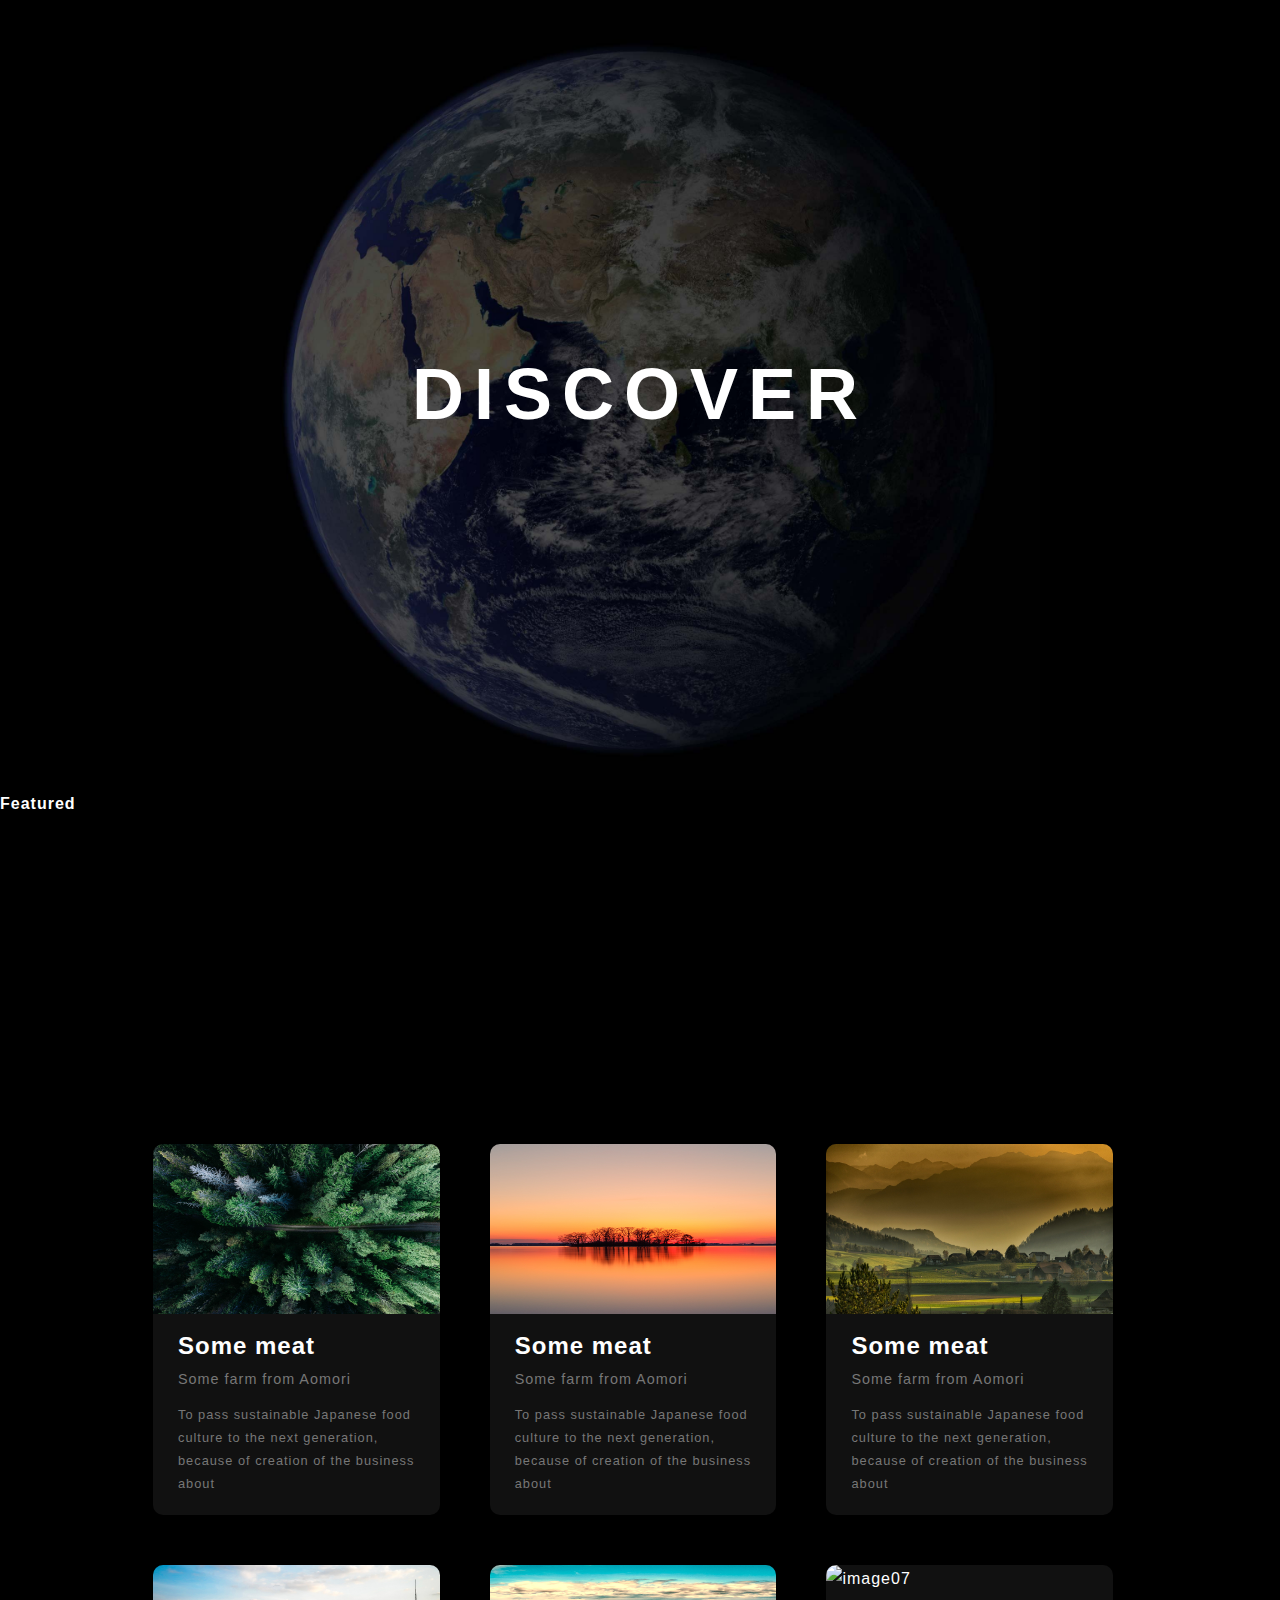
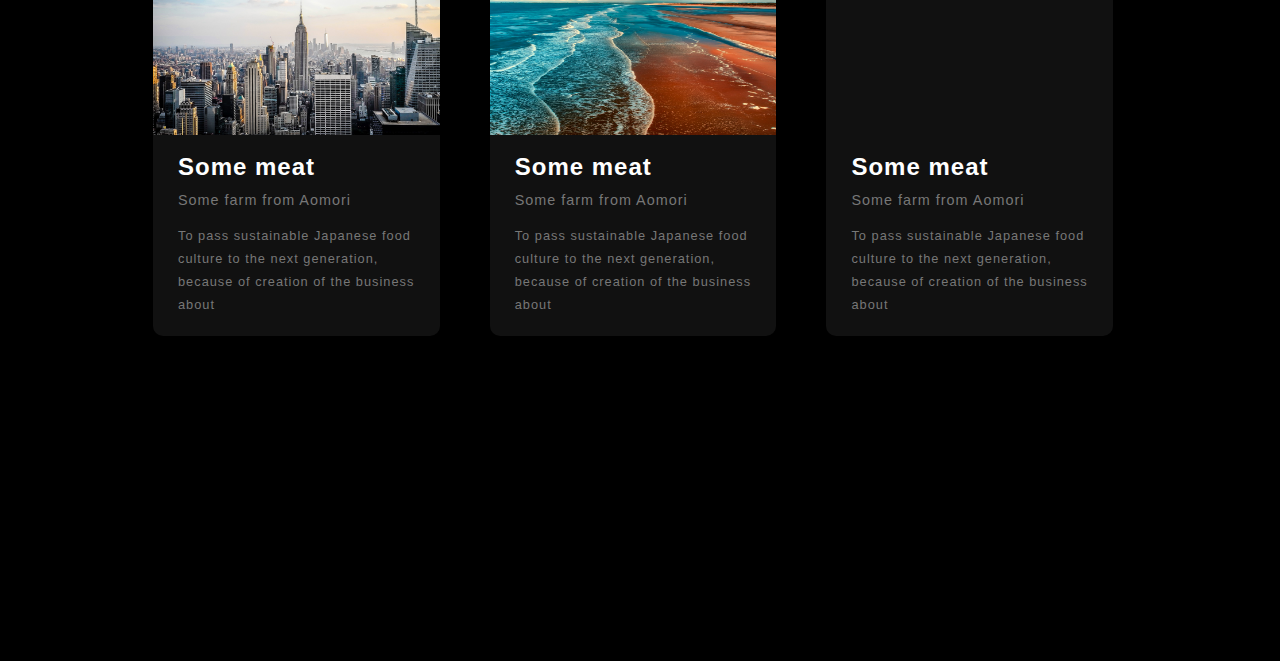
==== Desktop/practice01/html/index.html @ 9af56f19 "aboutのセクション追記" ====
<!doctype html>
<html>
<head>
<meta charset="UTF-8">
<meta http-equiv="X-UA-Compatible" content="IE=edge">
<meta name="viewport" content="width=device-width, initial-scale=1">
<title>Tech Schola Template</title>
<link href="css/main.css" rel="stylesheet" type="text/css">
<meta name="description" content="Tech Schola Template">
<meta name="keywords" content="">
<link rel="shortcut icon" href="/favicon.ico">
<!--▼OGP-->
  <meta property="og:title" content="Tech Schola Template" />
  <meta property="og:type" content="website" />
  <meta property="og:description" content="Tech Schola Template" />
  <meta property="og:url" content="https://www.schola.co.jp" />
  <meta property="og:image" content="https://www.schola.co.jp/img/ogp.png" />
  <meta property="og:locale" content="ja_JP" />
<!--△OGP -->
</head>

<body><a id="pagetop"></a>


<!-- Headerここから -->
<div class="headerWrapper">
	<h1>DISCOVER</h1>
</div>

<!-- Headerここまで -->

<div class="boxTitle">
	<h2>Featured</h2>
</div>
<ul class="boxWrapper">
	<li class="box">      
		<a href="#" class="image">
			<img src="img/image02.jpg" alt="image02">
		</a> <!-- image -->
		<div class="textContainer">
			<a href="">Some meat</a>
			<p class="subtitle">Some farm from Aomori</p>
			<p class="text">To pass sustainable Japanese food culture to the next generation, <br>
			because of creation of the business about</p>
		</div> <!-- textContainer -->
	</li> <!-- box -->

	<li class="box">
		<a href="" class="image">
			<img src="img/image03.jpg" alt="image03">
		</a> <!-- image -->
		<div class="textContainer">
			<a href="">Some meat</a>
			<p class="subtitle">Some farm from Aomori</p>
			<p class="text">To pass sustainable Japanese food culture to the next generation, <br>
			because of creation of the business about</p>
		</div> <!-- textContainer -->
	</li> <!-- box -->

	<li class="box">
		<a href="" class="image">
			<img src="img/image04.jpg" alt="image04">
		</a> <!-- image -->
		<div class="textContainer">
			<a href="">Some meat</a>
			<p class="subtitle">Some farm from Aomori</p>
			<p class="text">To pass sustainable Japanese food culture to the next generation, <br>
			because of creation of the business about</p>
		</div> <!-- textContainer -->
	</li> <!-- box -->

	<li class="box">
		<a href="" class="image">
			<img src="img/image05.jpg" alt="image05">
		</a> <!-- image -->
		<div class="textContainer">
			<a href="">Some meat</a>
			<p class="subtitle">Some farm from Aomori</p>
			<p class="text">To pass sustainable Japanese food culture to the next generation, <br>
			because of creation of the business about</p>
		</div> <!-- textContainer -->
	</li> <!-- box -->

	<li class="box">
		<a href="" class="image">
			<img src="img/image06.jpg" alt="image06">
		</a> <!-- image -->
		<div class="textContainer">
			<a href="">Some meat</a>
			<p class="subtitle">Some farm from Aomori</p>
			<p class="text">To pass sustainable Japanese food culture to the next generation, <br>
			because of creation of the business about</p>		
		</div> <!-- textContainer -->
	</li> <!-- box -->

	<li class="box">		
		<a href="" class="image">
			<img src="img/image07.jpg" alt="image07">
		</a> <!-- image -->
		<div class="textContainer">
			<a href="">Some meat</a>
			<p class="subtitle">Some farm from Aomori</p>
			<p class="text">To pass sustainable Japanese food culture to the next generation, <br>
			because of creation of the business about</p>
		</div> <!-- textContainer -->
	</li> <!-- box -->	
</ul> <!-- boxWrapper -->



<!--　footerここから -->

<!--　footerここまで -->

<script src="scripts/main.js"></script>
</body>
</html>
---- Desktop/practice01/html/css/main.css ----
@charset "utf-8";


/************************************
html5doctor.com Reset Stylesheet
v1.6.1
Last Updated: 2010-09-17
Author: Richard Clark - http://richclarkdesign.com
Twitter: @rich_clark
************************************/

/*要素のフォントサイズやマージン・パディングをリセットしています*/
html, body, div, span, object, iframe,
h1, h2, h3, h4, h5, h6, p, blockquote, pre,
abbr, address, cite, code,
del, dfn, em, img, ins, kbd, q, samp,
small, strong, sub, sup, var,
b, i,
dl, dt, dd, ol, ul, li,
fieldset, form, label, legend,
table, caption, tbody, tfoot, thead, tr, th, td,
article, aside, canvas, details, figcaption, figure,
footer, header, hgroup, menu, nav, section, summary,
time, mark, audio, video {
    margin:0;
    padding:0;
    border:0;
    outline:0;
    font-size:100%;
    vertical-align:baseline;
    background:transparent;
}

/*行の高さをフォントサイズと同じにしています*/
body {
    line-height:1;
}

/*新規追加要素のデフォルトはすべてインライン要素になっているので、section要素などをブロック要素へ変更しています*/
article,aside,details,figcaption,figure,
footer,header,hgroup,menu,nav,section {
    display:block;
}

/*nav要素内ulのマーカー（行頭記号）を表示しないようにしています*/
nav ul {
    list-style:none;
}

/*引用符の表示が出ないようにしています*/
blockquote, q {
    quotes:none;
}

/*blockquote要素、q要素の前後にコンテンツを追加しないように指定しています*/
blockquote:before, blockquote:after,
q:before, q:after {
    content:'';
    content:none;
}

/*a要素のフォントサイズなどをリセットしフォントの縦方向の揃え位置を親要素のベースラインに揃えるようにしています*/
a {
    margin:0;
    padding:0;
    font-size:100%;
    vertical-align:baseline;
    background:transparent;
}

/* ins要素のデフォルトをセットし、色を変える場合はここで変更できるようにしています */
ins {
    background-color:#ff9;
    color:#000;
    text-decoration:none;
}

/* mark要素のデフォルトをセットし、色やフォントスタイルを変える場合はここで変更できるようにしています
また、mark要素とは、文書内の検索結果で該当するフレーズをハイライトして、目立たせる際に使用するようです。*/
mark {
    background-color:#ff9;
    color:#000;
    font-style:italic;
    font-weight:bold;
}

/*テキストに打ち消し線が付くようにしています*/
del {
    text-decoration: line-through;
}

/*IEではデフォルトで点線を下線表示する設定ではないので、下線がつくようにしています
また、マウスオーバー時にヘルプカーソルの表示が出るようにしています*/
abbr[title], dfn[title] {
    border-bottom:1px dotted;
    cursor:help;
}

/*隣接するセルのボーダーを重ねて表示し、間隔を0に指定しています*/
table {
    border-collapse:collapse;
    border-spacing:0;
}

/*水平罫線のデフォルトである立体的な罫線を見えなくしています*/
hr {
    display:block;
    height:1px;
    border:0;
    border-top:1px solid #cccccc;
    margin:1em 0;
    padding:0;
}

/*縦方向の揃え位置を中央揃えに指定しています*/
input, select {
    vertical-align:middle;
}

/*画像を縦に並べたときに余白が出てしまわないように*/
img {
　　　vertical-align: top;
　　　font-size:0;
　　　line-height: 0;
}

/************************************
End: html5doctor.com Reset Stylesheet
*************************************/

* {
  font-family: "メイリオ", Meiryo, "ＭＳ Ｐゴシック", "Hiragino Kaku Gothic Pro", "ヒラギノ角ゴ Pro W3", sans-serif;
  letter-spacing: 1px;
  line-height: 1.8em;
  color: #fff;
}
body{
  background-color:#999;
  -webkit-text-size-adjust: 100%;/*文字サイズの自動調整をオフ*/
  overflow: hidden;
}
html {
  overflow: auto;
  height: 100%;
}

.alt {
  text-indent: -9999px;
  font-size: 0px;
  line-height: 0;
}
.clear {
  clear: both;
}
.center {
  margin-left: auto;
  margin-right: auto;
  display: block;
  position: relative;
}
.clear {
  clear:both;
}

.clearfix:after {  
    content: ".";  
     display: block;       
   visibility: hidden;  
    height: 0.1px;  
    font-size: 0.1em;  
     line-height: 0;  
   clear: both;  
 }

.shadow {
  -webkit-box-shadow:0px 0px 10px 0px #000; /* Safari, Chrome逕ｨ */
  -moz-box-shadow:0px 0px 10px 0px #000; /* Firefox逕ｨ */
  box-shadow:0px 0px 10px 0px #000; /* CSS3 */
}

div{box-sizing: border-box;}

div.wrapper{
  width:100%;
  background: #fff;
}
div.container{
  width:100%;
  max-width: 1024px;
  position: relative;
  margin-right: auto;
  margin-left: auto;
}


body{
  background-color: #000;
}

div.headerWrapper{
  background-image: url(../img/image01.jpg);
  height: 790px;
  background-size: cover;
  max-width: 800px;
  position: relative;
  margin: 0 auto;


}

div.headerWrapper h1{
  font-size: 450%;
  letter-spacing: 10px;
  text-align: center;
  padding-top: 330px;
  color: white;
}





  ul.boxWrapper{
    display: flex;
    flex-wrap: wrap;
    width: 100%;
    list-style: none;
    padding-left: 0;
    margin-top: 200px;
    max-width: 80%;
    margin: 300px auto;
  }

  ul.boxWrapper li.box{
    width: 28%;
    display: block;
    background-color: #111;
    /*box-shadow: 2px 4px 9px 2px rgba(0,0,0,0.2);*/
    border-radius: 10px;
    margin: 0 0.5% 0 0.5%;
    margin-bottom: 50px;
    overflow: hidden;
    margin: 25px;
  }

  ul.boxWrapper li.box a{
    text-decoration: none;
    color: white;
  }

  ul.boxWrapper li.box .image img{    
      width: 100%;    
      display: block;
      transition: all .5s;
      transform-origin: bottom;
      height: 170px;
  }

  ul.boxWrapper li.box .image img:hover{transform: scale(1.2);}

  ul.boxWrapper li.box .textContainer{
    padding: 0 25px;
  }

  ul.boxWrapper li.box .textContainer a{
    font-size: 150%;
    display: block;
    padding-top: 10px;
    font-weight: bold;
    transition: all .5s;
}

  ul.boxWrapper li.box .textContainer a:hover{
    opacity: 0.6;
  }

  ul.boxWrapper li.box .textContainer .subtitle{
    font-size: 90%;
    color: #777;
    display: block;
    padding: 0px 0 10px 0;
    margin: 0;
  }

  ul.boxWrapper li.box .textContainer .text{
    font-size: 80%;
    padding-bottom: 20px;
    margin: 0;
    color: #777;
  }

  ul.boxWrapper li.box .hashtagArea{
    padding-bottom: 30px;
  }

  ul.boxWrapper li.box .hashtagArea a{
    margin-bottom: 8px;
    display:inline-block;
    padding:6px 20px;
    font-size: 84%;
      background-color: #eff8fe;
      border-radius: 100px;
      border: #1c9bd6 solid 2px;
      color: #1c9bd6;
      font-weight: normal;
  }

  ul.boxWrapper li.box .hashtagArea a:hover{
    color: #fff;
    border: #1c9bd6 solid 2px;
    background-color: #1c9bd6;
    opacity: 1;
  }

@media screen and (min-width: 480px) and (max-width: 1024px) {
  
  ul.boxWrapper li.box {
    width: 49%;
  }

}/*@media screen and (min-width: 480px) and (max-width: 1024px) */

@media screen and (max-width: 479px) {
   
   ul.boxWrapper li.box {
    width: 100%;
  }

}/*@media screen and (max-width: 479px)*/













@media screen and (max-width: 479px) {
  br.show_sm{display: inline-block;}
}

@media screen and (min-width: 480px) and (max-width: 767px) {
  br.show_sm{display: none;}
}

@media screen and (min-width: 768px){
   br.show_sm{display: none;}
}

a:hover{
  color: #009FE8;
}
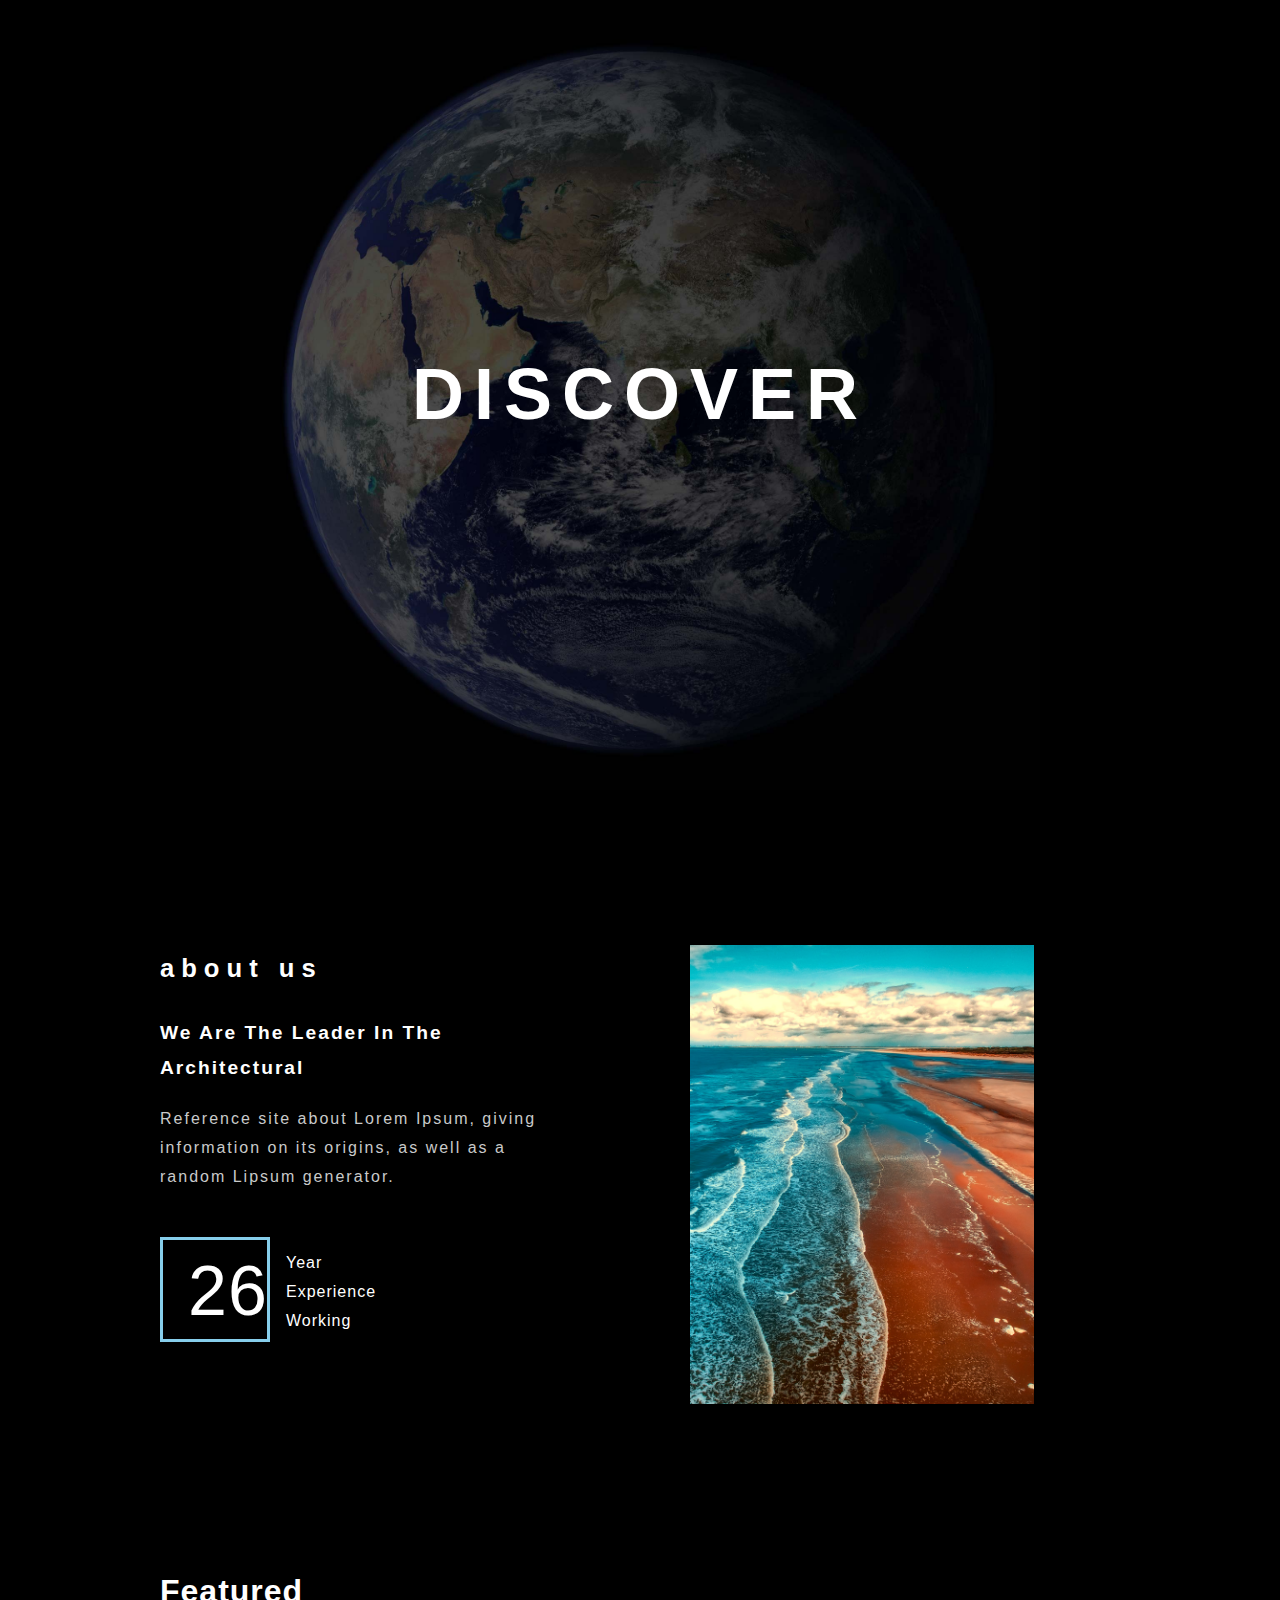
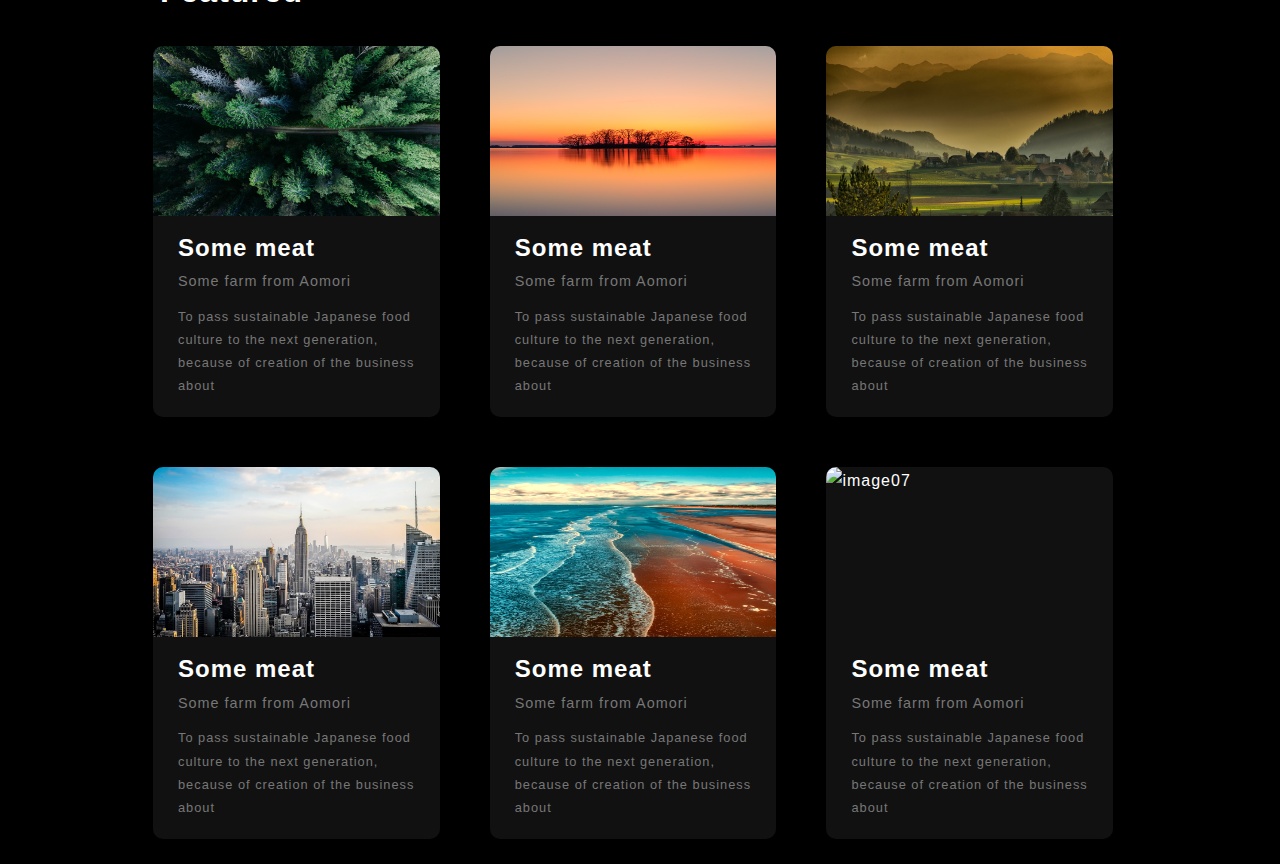
==== commit 1d843147: "aboutのセクション追記" ====
--- a/Desktop/practice01/html/index.html
+++ b/Desktop/practice01/html/index.html
@@ -28,6 +28,35 @@
 </div>
 
 <!-- Headerここまで -->
+
+
+
+<div class="about">
+	<div class="aboutLeft">
+		<div class="aboutText">
+			<h2>about us</h2>
+			<h3>We Are  The  Leader  In  The <br>
+			Architectural</h3>
+			<p>Reference site about Lorem Ipsum, giving 
+			information on its origins, as well as a 
+			random Lipsum generator.</p>
+		</div><!-- aboutText -->
+		<div class="date">				
+			<p class="number">26</p>
+			<div class="dateText">
+				<p>Year <br>Experience <br>Working <br></p>      
+			</div><!-- dateText -->
+		</div><!-- aboutText -->
+	</div><!-- aboutLeft -->
+
+	<div class="aboutRight">
+		<img src="img/image06.jpg">
+	</div><!-- aboutRight -->
+</div><!-- about -->
+
+
+
+
 
 <div class="boxTitle">
 	<h2>Featured</h2>
--- a/Desktop/practice01/html/css/main.css
+++ b/Desktop/practice01/html/css/main.css
@@ -204,8 +204,6 @@
   max-width: 800px;
   position: relative;
   margin: 0 auto;
-
-
 }
 
 div.headerWrapper h1{
@@ -216,101 +214,175 @@
   color: white;
 }
 
-
-
-
-
-  ul.boxWrapper{
-    display: flex;
-    flex-wrap: wrap;
-    width: 100%;
-    list-style: none;
-    padding-left: 0;
-    margin-top: 200px;
-    max-width: 80%;
-    margin: 300px auto;
-  }
-
-  ul.boxWrapper li.box{
-    width: 28%;
+.about{
+  padding-top: 155px;
+  max-width: 75%;
+  margin: 0 auto;
+  display: flex;
+  justify-content: space-around;
+}
+
+.about h2{
+  color: white;
+  font-size: 160%;
+  padding-bottom: 25px;
+  letter-spacing: 7px;
+}
+
+.about h3{
+  font-size: 120%;
+  padding-bottom: 20px;
+  letter-spacing: 2px;
+}
+.aboutText p{
+  font-size: 100%;
+  color: #c9caca;
+  width: 380px;
+  padding-bottom: 45px;
+  letter-spacing: 2px;
+}
+.aboutRight{
+  padding-left: 150px;
+  display: block; 
+}
+.date{
+  border: 3px solid skyblue;
+  width: 110px;
+  height: 105px;
+  padding-left: 40px;
+  position: relative;
+}
+.dateText{
+  /*float: right;*/
+  margin-left: 90px;
+  margin-top: 30px;
+  
+  letter-spacing: 2px;
+}
+.dateText p{
+  position: absolute;
+  left: 123px;
+  bottom: 3px;
+}
+.number{
+  font-size: 70px;
+  position: absolute;
+  top: -12px;
+  left: 25px;
+}
+
+div.aboutRight{
+  width: 100%;
+}
+div.aboutRight img{
+  width: 80%;
+}
+
+
+
+
+div.boxTitle{
+  max-width: 75%;
+  margin: 0 auto;
+  margin-top: 150px;
+}
+div.boxTitle h2{
+  font-size: 200%;
+}
+
+
+
+ul.boxWrapper{
+  display: flex;
+  flex-wrap: wrap;
+  width: 100%;
+  list-style: none;
+  padding-left: 0;
+  margin-top: 200px;
+  max-width: 80%;
+  margin: 0 auto;
+}
+
+ul.boxWrapper li.box{
+  width: 28%;
+  display: block;
+  background-color: #111;
+  /*box-shadow: 2px 4px 9px 2px rgba(0,0,0,0.2);*/
+  border-radius: 10px;
+  margin: 0 0.5% 0 0.5%;
+  margin-bottom: 50px;
+  overflow: hidden;
+  margin: 25px;
+}
+
+ul.boxWrapper li.box a{
+  text-decoration: none;
+  color: white;
+}
+
+ul.boxWrapper li.box .image img{    
+    width: 100%;    
     display: block;
-    background-color: #111;
-    /*box-shadow: 2px 4px 9px 2px rgba(0,0,0,0.2);*/
-    border-radius: 10px;
-    margin: 0 0.5% 0 0.5%;
-    margin-bottom: 50px;
-    overflow: hidden;
-    margin: 25px;
-  }
-
-  ul.boxWrapper li.box a{
-    text-decoration: none;
-    color: white;
-  }
-
-  ul.boxWrapper li.box .image img{    
-      width: 100%;    
-      display: block;
-      transition: all .5s;
-      transform-origin: bottom;
-      height: 170px;
-  }
-
-  ul.boxWrapper li.box .image img:hover{transform: scale(1.2);}
-
-  ul.boxWrapper li.box .textContainer{
-    padding: 0 25px;
-  }
-
-  ul.boxWrapper li.box .textContainer a{
-    font-size: 150%;
-    display: block;
-    padding-top: 10px;
-    font-weight: bold;
     transition: all .5s;
-}
-
-  ul.boxWrapper li.box .textContainer a:hover{
-    opacity: 0.6;
-  }
-
-  ul.boxWrapper li.box .textContainer .subtitle{
-    font-size: 90%;
-    color: #777;
-    display: block;
-    padding: 0px 0 10px 0;
-    margin: 0;
-  }
-
-  ul.boxWrapper li.box .textContainer .text{
-    font-size: 80%;
-    padding-bottom: 20px;
-    margin: 0;
-    color: #777;
-  }
-
-  ul.boxWrapper li.box .hashtagArea{
-    padding-bottom: 30px;
-  }
-
-  ul.boxWrapper li.box .hashtagArea a{
-    margin-bottom: 8px;
-    display:inline-block;
-    padding:6px 20px;
-    font-size: 84%;
-      background-color: #eff8fe;
-      border-radius: 100px;
-      border: #1c9bd6 solid 2px;
-      color: #1c9bd6;
-      font-weight: normal;
-  }
-
-  ul.boxWrapper li.box .hashtagArea a:hover{
-    color: #fff;
+    transform-origin: bottom;
+    height: 170px;
+}
+
+ul.boxWrapper li.box .image img:hover{transform: scale(1.2);}
+
+ul.boxWrapper li.box .textContainer{
+  padding: 0 25px;
+}
+
+ul.boxWrapper li.box .textContainer a{
+  font-size: 150%;
+  display: block;
+  padding-top: 10px;
+  font-weight: bold;
+  transition: all .5s;
+}
+
+ul.boxWrapper li.box .textContainer a:hover{
+  opacity: 0.6;
+}
+
+ul.boxWrapper li.box .textContainer .subtitle{
+  font-size: 90%;
+  color: #777;
+  display: block;
+  padding: 0px 0 10px 0;
+  margin: 0;
+}
+
+ul.boxWrapper li.box .textContainer .text{
+  font-size: 80%;
+  padding-bottom: 20px;
+  margin: 0;
+  color: #777;
+}
+
+ul.boxWrapper li.box .hashtagArea{
+  padding-bottom: 30px;
+}
+
+ul.boxWrapper li.box .hashtagArea a{
+  margin-bottom: 8px;
+  display:inline-block;
+  padding:6px 20px;
+  font-size: 84%;
+    background-color: #eff8fe;
+    border-radius: 100px;
     border: #1c9bd6 solid 2px;
-    background-color: #1c9bd6;
-    opacity: 1;
-  }
+    color: #1c9bd6;
+    font-weight: normal;
+}
+
+ul.boxWrapper li.box .hashtagArea a:hover{
+  color: #fff;
+  border: #1c9bd6 solid 2px;
+  background-color: #1c9bd6;
+  opacity: 1;
+}
 
 @media screen and (min-width: 480px) and (max-width: 1024px) {
   
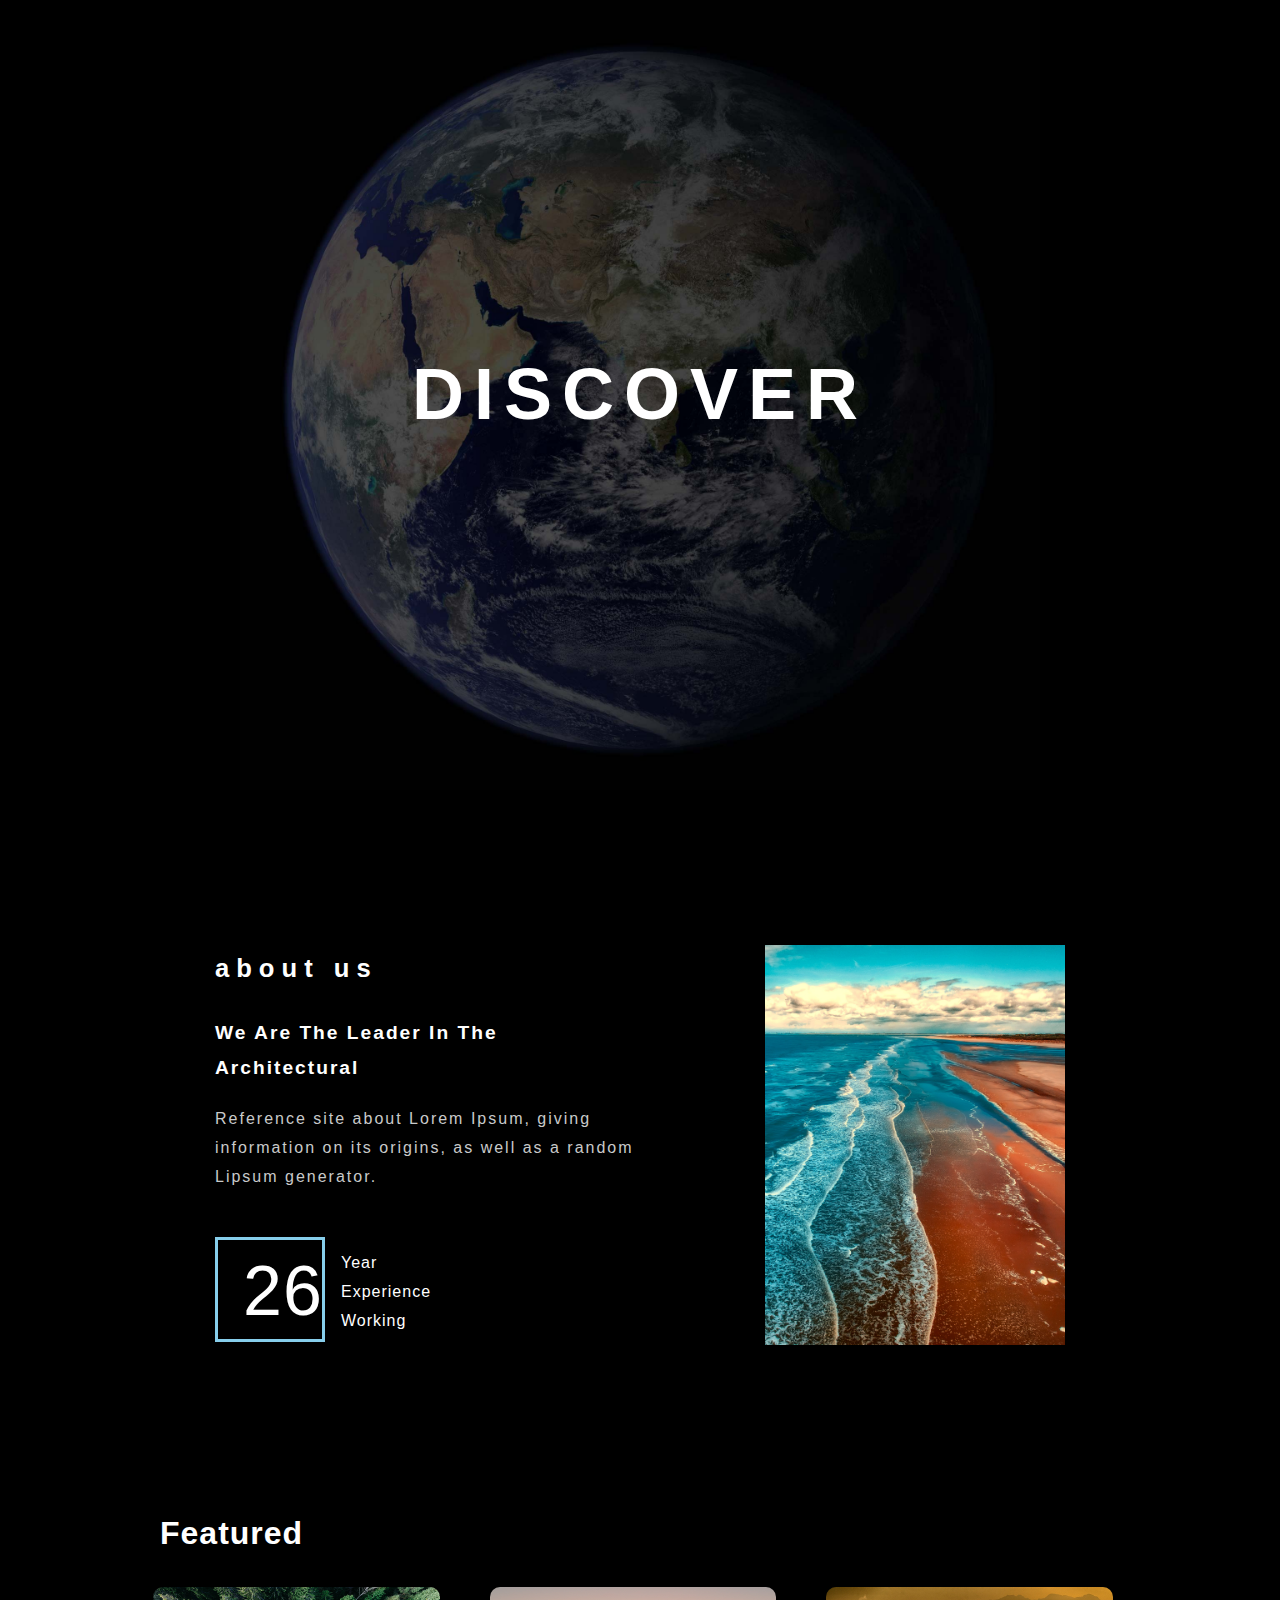
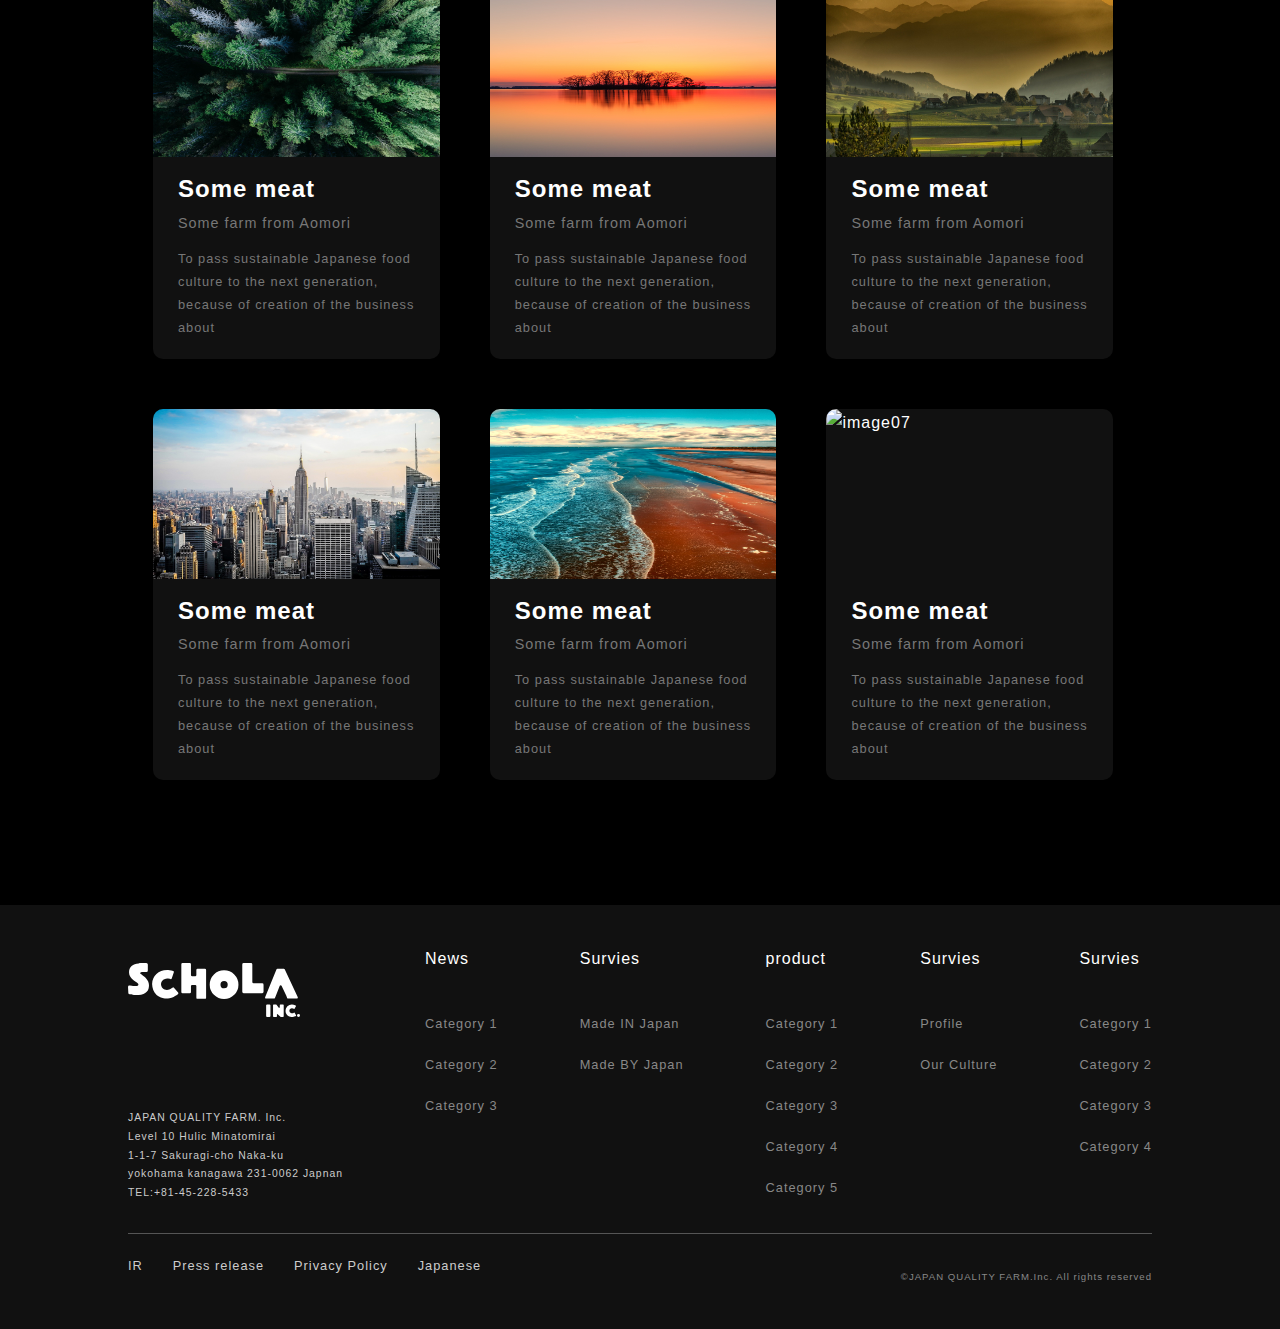
==== commit 56f7a3b3: "pages追記とindexの変更" ====
--- a/Desktop/practice01/html/index.html
+++ b/Desktop/practice01/html/index.html
@@ -24,34 +24,35 @@
 
 <!-- Headerここから -->
 <div class="headerWrapper">
-	<h1>DISCOVER</h1>
+	<h1 class="fade">DISCOVER</h1>
 </div>
 
 <!-- Headerここまで -->
 
 
 
-<div class="about">
-	<div class="aboutLeft">
-		<div class="aboutText">
-			<h2>about us</h2>
-			<h3>We Are  The  Leader  In  The <br>
-			Architectural</h3>
-			<p>Reference site about Lorem Ipsum, giving 
-			information on its origins, as well as a 
-			random Lipsum generator.</p>
-		</div><!-- aboutText -->
-		<div class="date">				
-			<p class="number">26</p>
-			<div class="dateText">
-				<p>Year <br>Experience <br>Working <br></p>      
-			</div><!-- dateText -->
-		</div><!-- aboutText -->
-	</div><!-- aboutLeft -->
-
-	<div class="aboutRight">
-		<img src="img/image06.jpg">
-	</div><!-- aboutRight -->
+<div class="aboutWrapper">
+	<div class="aboutContainer">
+		<div class="aboutLeft">
+			<div class="aboutText">
+				<h2>about us</h2>
+				<h3>We Are  The  Leader  In  The <br>
+				Architectural</h3>
+				<p>Reference site about Lorem Ipsum, giving 
+				information on its origins, as well as a 
+				random Lipsum generator.</p>
+			</div><!-- aboutText -->
+			<div class="date">				
+				<p class="number">26</p>
+				<div class="dateText">
+					<p>Year <br>Experience <br>Working <br></p>      
+				</div><!-- dateText -->
+			</div><!-- aboutText -->
+		</div><!-- aboutLeft -->
+		<div class="aboutRight">
+			<img src="img/image06.jpg">
+		</div><!-- aboutRight -->
+	</div>
 </div><!-- about -->
 
 
@@ -63,11 +64,11 @@
 </div>
 <ul class="boxWrapper">
 	<li class="box">      
-		<a href="#" class="image">
+		<a href="pages/page01.html" class="image">
 			<img src="img/image02.jpg" alt="image02">
 		</a> <!-- image -->
 		<div class="textContainer">
-			<a href="">Some meat</a>
+			<a href="pages/page01.html">Some meat</a>
 			<p class="subtitle">Some farm from Aomori</p>
 			<p class="text">To pass sustainable Japanese food culture to the next generation, <br>
 			because of creation of the business about</p>
@@ -138,6 +139,71 @@
 
 
 <!--　footerここから -->
+<!-- FOOTER部分　ここから -->
+<div class="footer">
+	<div class="footerContainer">
+		<div class="footerTop">
+			<ul class="left">
+				<li>
+					<a href="#"><img src="img/schola_logo.svg" alt="schola_logo"></a>
+				</li>
+				<li class="address">
+					JAPAN QUALITY FARM. Inc. <br>
+					Level 10 Hulic Minatomirai <br>
+					1-1-7 Sakuragi-cho Naka-ku <br>
+					yokohama kanagawa 231-0062 Japnan
+					TEL:+81-45-228-5433
+				</li><!-- address -->
+			</ul><!-- left -->
+
+			<ul class="news">
+				<li class="title"><a href="#">News</a></li>
+				<li><a href="#">Category 1</a></li>
+				<li><a href="#">Category 2</a></li>
+				<li><a href="#">Category 3</a></li>
+			</ul><!-- news -->
+				
+			<ul class="survies">
+				<li class="title"><a href="#">Survies</a></li>
+				<li><a href="#">Made IN Japan</a></li>
+				<li><a href="#">Made BY Japan</a></li>
+			</ul><!-- survis -->
+
+			<ul class="product">
+				<li class="title"><a href="#">product</a></li>
+				<li><a href="#">Category 1</a></li>
+				<li><a href="#">Category 2</a></li>
+				<li><a href="#">Category 3</a></li>
+				<li><a href="#">Category 4</a></li>
+				<li><a href="#">Category 5</a></li>
+			</ul><!-- product -->
+
+			<ul class="company">
+				<li class="title"><a href="#">Survies</a></li>
+				<li><a href="#">Profile</a></li>
+				<li><a href="#">Our Culture</a></li>
+			</ul><!-- company -->
+
+			<ul class="contact">
+				<li class="title"><a href="#">Survies</a></li>
+				<li><a href="#">Category 1</a></li>
+				<li><a href="#">Category 2</a></li>
+				<li><a href="#">Category 3</a></li>
+				<li><a href="#">Category 4</a></li>
+			</ul><!-- contact -->
+		</div><!-- footerTop -->
+
+		<div class="footerBottom">
+			<ul>
+				<li><a href="#">IR</a></li>
+				<li><a href="#">Press release</a></li>
+				<li><a href="#">Privacy Policy</a></li>
+				<li><a href="#">Japanese</a></li>
+			</ul>
+			<small>©︎JAPAN QUALITY FARM.Inc. All rights reserved</small>
+		</div><!-- footerBottom -->
+	</div><!-- footerContaier -->
+</div><!-- footer -->
 
 <!--　footerここまで -->
 
--- a/Desktop/practice01/html/css/main.css
+++ b/Desktop/practice01/html/css/main.css
@@ -180,6 +180,7 @@
 
 div{box-sizing: border-box;}
 
+
 div.wrapper{
   width:100%;
   background: #fff;
@@ -197,6 +198,18 @@
   background-color: #000;
 }
 
+.fade{animation: fadeIn 4s ease 0.3s 1 normal;}
+
+@keyframes fadeIn { /*animetion-nameで設定した値を書く*/
+
+  0% {opacity: 0} /*アニメーション開始時は不透明度0%*/
+
+  100% {opacity: 1} /*アニメーション終了時は不透明度100%*/
+
+}
+
+
+/*ここから*/
 div.headerWrapper{
   background-image: url(../img/image01.jpg);
   height: 790px;
@@ -205,6 +218,10 @@
   position: relative;
   margin: 0 auto;
 }
+div.aboutContainer{
+  display: flex;
+  justify-content: space-around;
+}
 
 div.headerWrapper h1{
   font-size: 450%;
@@ -214,7 +231,8 @@
   color: white;
 }
 
-.about{
+/*ここからabout*/
+.aboutWrapper{
   padding-top: 155px;
   max-width: 75%;
   margin: 0 auto;
@@ -222,14 +240,14 @@
   justify-content: space-around;
 }
 
-.about h2{
+.aboutWrapper h2{
   color: white;
   font-size: 160%;
   padding-bottom: 25px;
   letter-spacing: 7px;
 }
 
-.about h3{
+.aboutWrapper h3{
   font-size: 120%;
   padding-bottom: 20px;
   letter-spacing: 2px;
@@ -237,13 +255,13 @@
 .aboutText p{
   font-size: 100%;
   color: #c9caca;
-  width: 380px;
+  width: 450px;
   padding-bottom: 45px;
   letter-spacing: 2px;
 }
 .aboutRight{
-  padding-left: 150px;
   display: block; 
+  margin-left: 100px;
 }
 .date{
   border: 3px solid skyblue;
@@ -275,12 +293,11 @@
   width: 100%;
 }
 div.aboutRight img{
-  width: 80%;
-}
-
-
-
-
+  width: 300px;
+}
+
+
+/*ここからbox*/
 div.boxTitle{
   max-width: 75%;
   margin: 0 auto;
@@ -289,8 +306,6 @@
 div.boxTitle h2{
   font-size: 200%;
 }
-
-
 
 ul.boxWrapper{
   display: flex;
@@ -370,11 +385,11 @@
   display:inline-block;
   padding:6px 20px;
   font-size: 84%;
-    background-color: #eff8fe;
-    border-radius: 100px;
-    border: #1c9bd6 solid 2px;
-    color: #1c9bd6;
-    font-weight: normal;
+  background-color: #eff8fe;
+  border-radius: 100px;
+  border: #1c9bd6 solid 2px;
+  color: #1c9bd6;
+  font-weight: normal;
 }
 
 ul.boxWrapper li.box .hashtagArea a:hover{
@@ -387,31 +402,352 @@
 @media screen and (min-width: 480px) and (max-width: 1024px) {
   
   ul.boxWrapper li.box {
-    width: 49%;
+    width: 43%;
+  }
+  .aboutRight {
+    margin-left: 10px;
   }
 
 }/*@media screen and (min-width: 480px) and (max-width: 1024px) */
 
 @media screen and (max-width: 479px) {
+
+  div.headerWrapper{
+    height: 400px;
+  }
+  div.headerWrapper h1{
+    font-size: 250%;
+    padding-top: 170px;
+  }
+  .aboutWrapper {
+    padding-top: 65px;
+  }
    
-   ul.boxWrapper li.box {
+  ul.boxWrapper li.box {
     width: 100%;
   }
+  div.aboutContainer{
+    flex-direction: column;
+  }
+  ul.boxWrapper{
+    max-width: 90%;
+  }
+  div.boxTitle{
+    margin-top: 160px;
+  }
+  div.boxTitle h2{
+    text-align: center;
+  }
+  .aboutWrapper h2{
+    text-align: center;
+  }
+  .aboutWrapper h3{
+    text-align: center;
+  }
+  .aboutText p{
+    text-align: center;
+    width: 100%;
+    margin: 0 auto;
+  }
+  .date{
+    margin-right: auto;
+    margin-left: 50px;
+  }
+  .aboutRight{
+    margin-left: 0;
+    margin-top: 60px;
+  }
+
 
 }/*@media screen and (max-width: 479px)*/
 
 
-
-
-
-
-
-
-
-
-
-
-
+/*footer*/
+
+.footer{
+  background-color: #111;
+  padding-top: 40px;
+  padding-bottom: 30px;
+  margin-top: 100px;
+}
+
+.footer .footerContainer{
+  max-width:80%;
+  margin: 0 auto; 
+}
+
+.footer .footerContainer .footerTop ul .title a{
+  font-size: 100%;
+  color: white;
+  padding: 0 0 20px 0;
+}
+
+.footer .footerContainer .footerTop ul li{
+  list-style: none; 
+}
+
+.footer .footerContainer .footerTop ul li a{
+  text-decoration: none;
+  color: #888;
+  padding-top: 18px;
+    display: block;
+    font-size: 80%;
+    transition: all .5s;
+}
+
+.footer .footerContainer .footerTop ul li a:hover{
+  opacity: 0.6;
+}
+
+.footer .footerContainer .footerTop{
+  display: flex;
+  justify-content: space-between;
+  color: white;
+}
+
+.footer .footerContainer .footerTop ul li{
+}
+
+.footer .footerContainer .footerTop .left{
+  width: 21%;
+  padding-left: 0;
+}
+
+.footer .footerContainer .footerTop .left li a img{
+  width: 80%;
+  transition: all .5s;
+}
+
+.footer .footerContainer .footerTop .left li a img:hover{
+  opacity: 0.9;
+}
+
+.footer .footerContainer .footerTop .left .address{
+  font-size: 65%;
+  color: #ccc;
+  padding-top: 85px;
+}
+
+.footer .footerContainer .footerBottom{
+  color: white;
+  display: flex;
+  justify-content: space-between;
+  border-top: #555 solid .5px;
+  padding-top: 20px;
+  margin-top: 30px;
+}
+
+.footer .footerContainer .footerBottom ul{
+  display: flex;
+  padding-left: 0;
+  color: #ccc;
+}
+
+.footer .footerContainer .footerBottom ul li{
+  list-style: none;
+  padding-right: 30px;
+  font-size: 80%; 
+}
+.footer .footerContainer .footerBottom ul li a{
+  color: #ccc;
+  text-decoration: none;
+  transition: all .5s;
+}
+.footer .footerContainer .footerBottom ul li a:hover{
+  opacity: 0.6;
+}
+
+.footer .footerContainer .footerBottom small{
+  line-height: 45px;
+  color: #888;
+  font-size: 60%;
+}
+
+
+/*@media screen and (min-width: 480px) and (max-width: 1024px) {
+
+  .footer .footerContainer .footerTop ul li a {
+    padding-top: 24px;
+  }
+
+}*//*@media screen and (min-width: 480px) and (max-width: 1024px) */
+
+
+@media screen and (max-width: 960px) {
+
+  .footer .footerContainer .footerTop .news{
+    display: none;
+  }
+
+  .footer .footerContainer .footerTop .survies{
+    display: none;
+  }
+
+  .footer .footerContainer .footerTop .product{
+    display: none;
+  }
+
+  .footer .footerContainer .footerTop .company{
+    display: none;
+  }
+
+  .footer .footerContainer .footerTop .contact{
+    display: none;
+  }
+
+  .footer .footerContainer .footerTop .left{
+    width: 100%;
+      text-align: center;
+  }
+
+  .footer .footerContainer .footerTop .left li img{
+    width: 80%;
+    max-width: 350px;
+  }
+
+  .footer .footerContainer .footerTop .left .address{
+    width: 80%;
+      margin: 0 auto;
+      padding-top: 40px;
+  }
+
+  .footer .footerContainer .footerBottom ul li{
+    padding-right: 0;
+    padding-top: 20px;
+  }
+
+  .footer .footerContainer .footerBottom{
+    flex-direction: column;
+  }
+
+  .footer .footerContainer .footerBottom ul{
+    flex-direction: column;
+    text-align: center;
+  }
+
+  .footer .footerContainer .footerBottom small{
+    text-align: center;
+    display: block;
+    padding-top: 30px;
+  }
+
+}/*@media screen and (max-width: 479px)*/
+
+
+
+/*----------------------ここからpages----------------------*/
+
+div.mainWrapper{
+  background-image:url(../img/pagesImg/image04.jpg);
+  background-size: cover;
+  width: 100%;
+  max-width: 1170px;
+  margin: 0 auto;
+  height: 600px;
+}
+
+div.newsWrapper{
+  width: 100%;
+  margin: 120px 0 100px 0;}
+ul.newsContainer{
+  display: flex;
+  flex-wrap: wrap;
+  width: 100%;
+  margin: 0 auto;
+  max-width: 1170px;
+  justify-content: space-around;
+  list-style: none;
+  border-top: solid 1px #666;
+  border-bottom: solid 1px #666;
+  padding: 60px 0px;
+}
+
+ul.newsContainer li{
+  width: 18%;
+  border-right: solid 1px #666;
+  padding-right: 50px;
+}
+ul.newsContainer li:last-of-type{
+  border-right: none;
+  padding-right: 0;
+}
+
+ul.newsContainer li img{
+  width: 100%;
+}
+ul.newsContainer li h2{
+  font-weight: bold;
+  font-size: 130%;
+  letter-spacing: 1px;
+}
+ul.newsContainer li div.title{
+  display: flex;
+  margin: 20px 0;
+}
+ul.newsContainer li div.title p{
+  font-size:75%;
+}
+ul.newsContainer li div.title span{
+  border-top: solid 1px #666;
+  display: block;
+  width: 47px;
+  margin-left: 10px;
+  margin-top: 11px;
+}
+ul.newsContainer li p.contentWhite{
+  font-size: 80%;
+  color: black;
+  background-color: white;
+  padding: 8px 12px;
+  border-radius: 10px;
+  font-weight: bold;
+  margin: 25px 0;
+  line-height: 17px;
+}
+
+
+ul.newsContainer li p.content{
+  font-size: 80%;
+  margin: 25px 0;
+}
+
+
+div.windowWrapper div.windowContainer{
+  max-width: 1170px;
+  margin: 0 auto;
+
+}
+
+div.windowWrapper div.windowContainer img{
+  width: 100%;
+  padding-bottom: 20px;
+}
+div.windowWrapper div.windowContainer p{
+  font-size: 90%;
+  padding-bottom: 20px;
+}
+
+
+
+
+
+
+
+
+
+
+
+
+
+
+
+
+
+
+
+
+
+/*
 @media screen and (max-width: 479px) {
   br.show_sm{display: inline-block;}
 }
@@ -427,11 +763,11 @@
 a:hover{
   color: #009FE8;
 }
-
-
-
-
-
-
-
-
+*/
+
+
+
+
+
+
+
